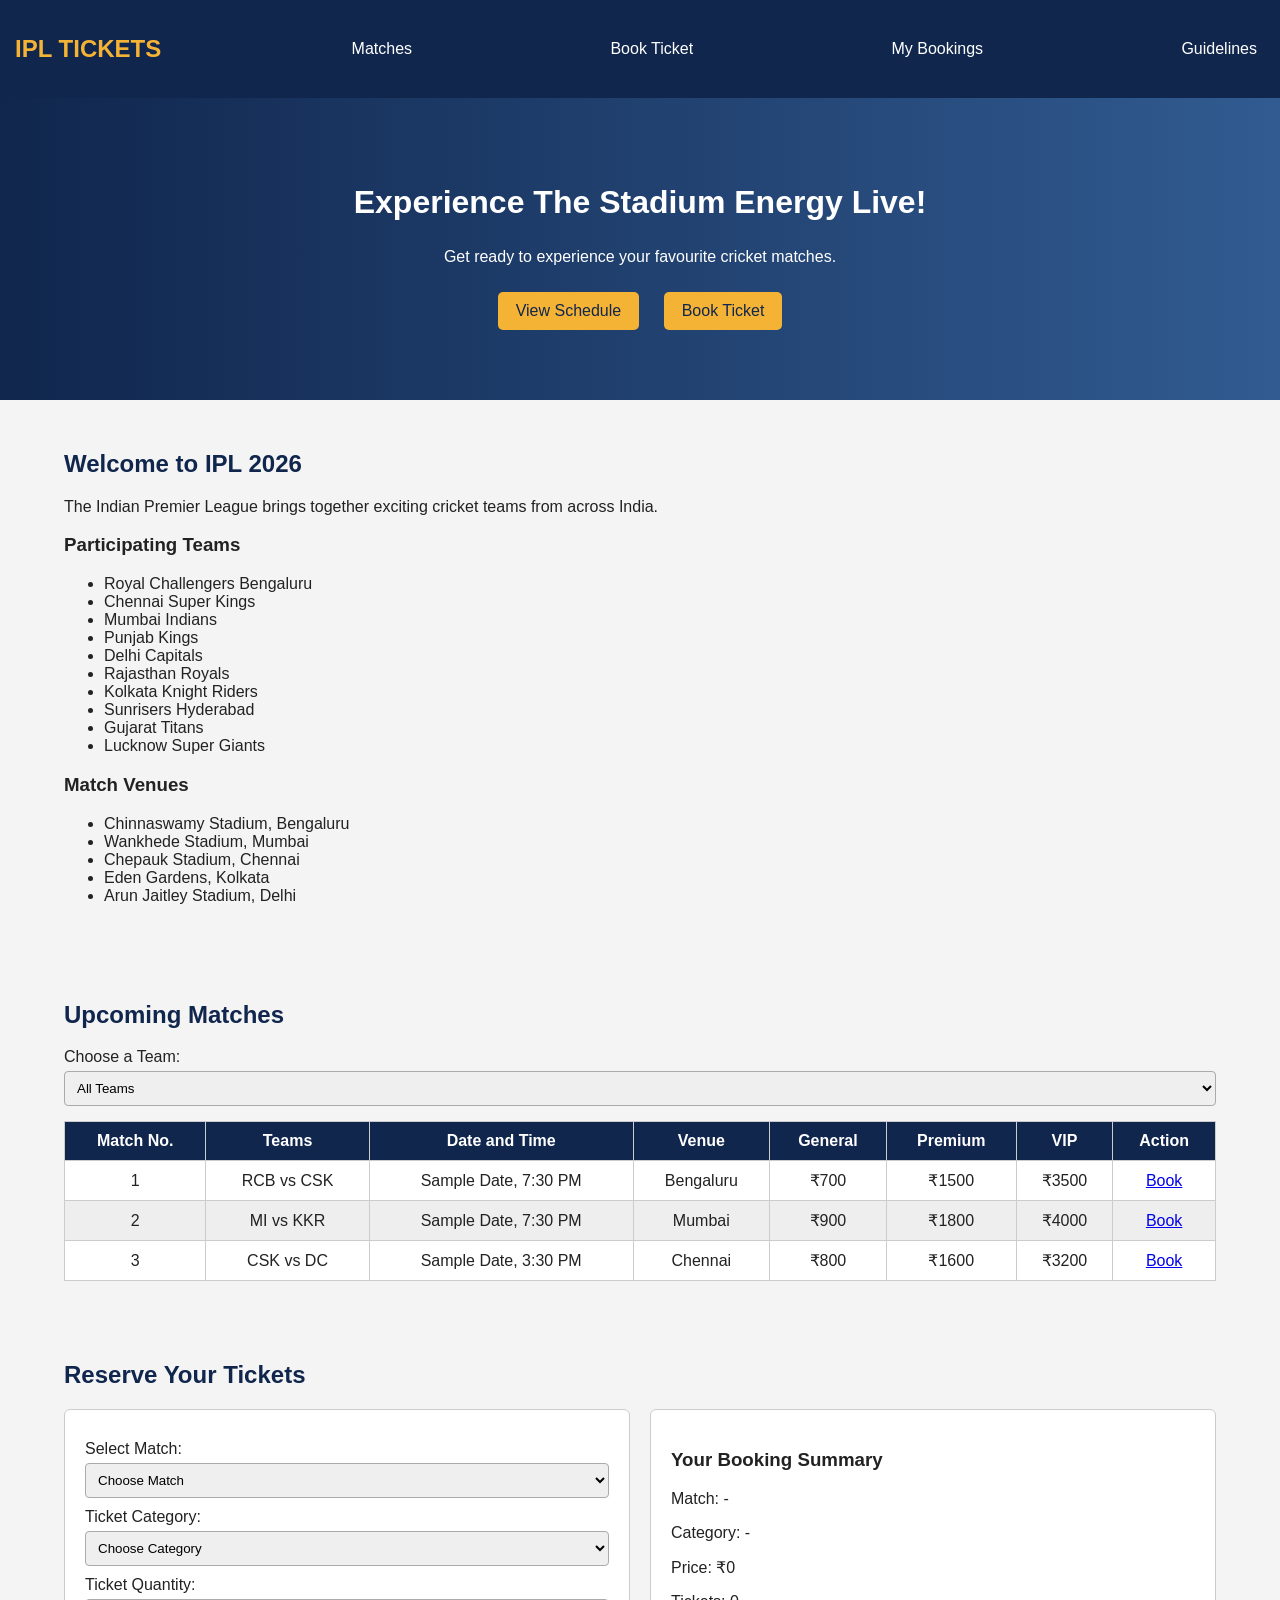
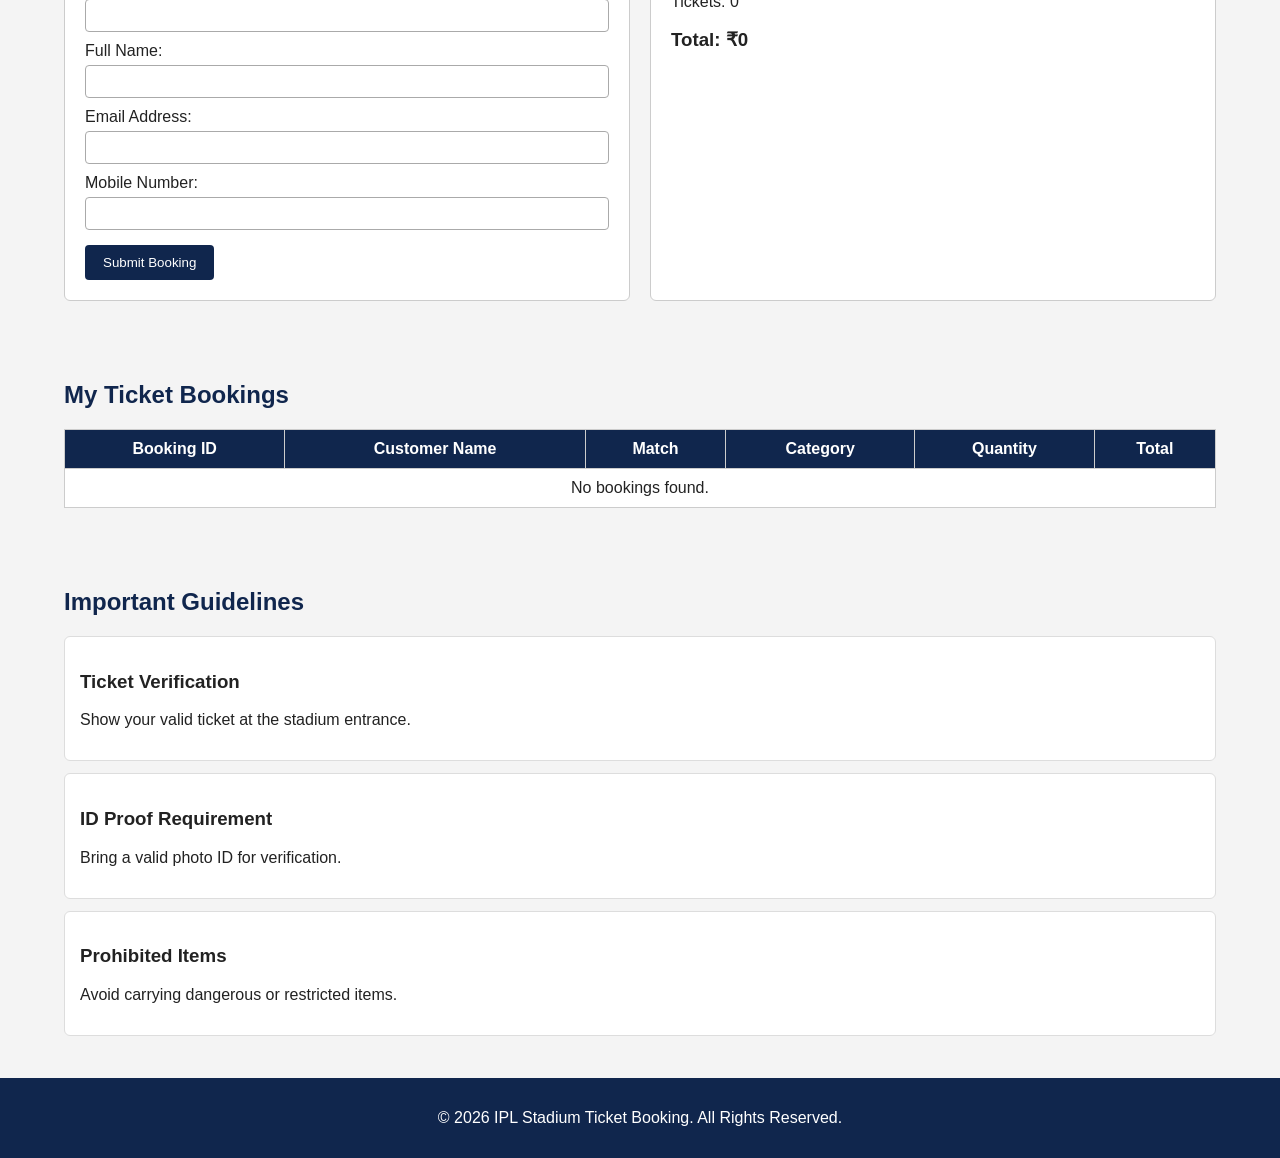
==== Webapp/index.html @ 2b5b1e4d "Complete Activity 5 - JavaScript Basics and User Interaction" ====
<!DOCTYPE html>
<html lang="en">

<head>
    <meta charset="UTF-8">
    <meta name="viewport" content="width=device-width, initial-scale=1.0">
    <title>IPL Stadium Ticket Booking</title>

    <link rel="stylesheet" href="../CSS/style.css">
</head>

<body>

    <!-- Header and Navigation -->
    <header>
        <nav>
            <h2>IPL TICKETS</h2>

            <a href="#schedule">Matches</a>
            <a href="booking.html">Book Ticket</a>
            <a href="#my-bookings">My Bookings</a>
            <a href="#guidelines">Guidelines</a>
        </nav>
    </header>

    <main>

        <!-- Hero Section -->
        <section class="hero" id="home">
            <h1>Experience The Stadium Energy Live!</h1>
            <p>Get ready to experience your favourite cricket matches.</p>

            <a href="#schedule">View Schedule</a>
            <a href="booking.html">Book Ticket</a>
        </section>

        <!-- About IPL -->
        <section id="about">
            <h2>Welcome to IPL 2026</h2>

            <p>
                The Indian Premier League brings together
                exciting cricket teams from across India.
            </p>

            <h3>Participating Teams</h3>
            <ul>
                <li>Royal Challengers Bengaluru</li>
                <li>Chennai Super Kings</li>
                <li>Mumbai Indians</li>
                <li>Punjab Kings</li>
                <li>Delhi Capitals</li>
                <li>Rajasthan Royals</li>
                <li>Kolkata Knight Riders</li>
                <li>Sunrisers Hyderabad</li>
                <li>Gujarat Titans</li>
                <li>Lucknow Super Giants</li>
            </ul>

            <h3>Match Venues</h3>
            <ul>
                <li>Chinnaswamy Stadium, Bengaluru</li>
                <li>Wankhede Stadium, Mumbai</li>
                <li>Chepauk Stadium, Chennai</li>
                <li>Eden Gardens, Kolkata</li>
                <li>Arun Jaitley Stadium, Delhi</li>
            </ul>
        </section>

        <!-- Match Schedule -->
        <section id="schedule">
            <h2>Upcoming Matches</h2>

            <label for="teamFilter">Choose a Team:</label>

            <select id="teamFilter">
                <option value="all">All Teams</option>
                <option value="RCB">RCB</option>
                <option value="CSK">CSK</option>
                <option value="MI">MI</option>
                <option value="KKR">KKR</option>
                <option value="DC">DC</option>
            </select>

            <table>
                <thead>
                    <tr>
                        <th>Match No.</th>
                        <th>Teams</th>
                        <th>Date and Time</th>
                        <th>Venue</th>
                        <th>General</th>
                        <th>Premium</th>
                        <th>VIP</th>
                        <th>Action</th>
                    </tr>
                </thead>

                <tbody id="matchTable">

                    <tr data-teams="RCB CSK">
                        <td>1</td>
                        <td>RCB vs CSK</td>
                        <td>Sample Date, 7:30 PM</td>
                        <td>Bengaluru</td>
                        <td>₹700</td>
                        <td>₹1500</td>
                        <td>₹3500</td>
                        <td><a href="#booking">Book</a></td>
                    </tr>

                    <tr data-teams="MI KKR">
                        <td>2</td>
                        <td>MI vs KKR</td>
                        <td>Sample Date, 7:30 PM</td>
                        <td>Mumbai</td>
                        <td>₹900</td>
                        <td>₹1800</td>
                        <td>₹4000</td>
                        <td><a href="#booking">Book</a></td>
                    </tr>

                    <tr data-teams="CSK DC">
                        <td>3</td>
                        <td>CSK vs DC</td>
                        <td>Sample Date, 3:30 PM</td>
                        <td>Chennai</td>
                        <td>₹800</td>
                        <td>₹1600</td>
                        <td>₹3200</td>
                        <td><a href="#booking">Book</a></td>
                    </tr>

                </tbody>
            </table>
        </section>

        <!-- Booking Section -->
        <section id="booking">
            <h2>Reserve Your Tickets</h2>

            <div class="booking-container">

                <form id="bookingForm">

                    <label for="match">Select Match:</label>
                    <select id="match" required>
                        <option value="">Choose Match</option>
                        <option>RCB vs CSK</option>
                        <option>MI vs KKR</option>
                        <option>CSK vs DC</option>
                    </select>

                    <label for="category">Ticket Category:</label>
                    <select id="category" required>
                        <option value="">Choose Category</option>
                        <option>General</option>
                        <option>Premium</option>
                        <option>VIP</option>
                    </select>

                    <label for="quantity">Ticket Quantity:</label>
                    <input type="number" id="quantity"
                           min="1" max="10" required>

                    <label for="name">Full Name:</label>
                    <input type="text" id="name" required>

                    <label for="email">Email Address:</label>
                    <input type="email" id="email" required>

                    <label for="phone">Mobile Number:</label>
                    <input type="tel" id="phone"
                           pattern="[0-9]{10}" required>

                    <button type="submit">Submit Booking</button>

                </form>

                <!-- Summary Card -->
                <aside class="summary-card">
                    <h3>Your Booking Summary</h3>

                    <p>Match: <span id="summaryMatch">-</span></p>
                    <p>Category: <span id="summaryCategory">-</span></p>
                    <p>Price: ₹<span id="ticketPrice">0</span></p>
                    <p>Tickets: <span id="summaryQuantity">0</span></p>

                    <h3>
                        Total: ₹<span id="totalPrice">0</span>
                    </h3>
                </aside>

            </div>
        </section>

        <!-- My Ticket Bookings -->
        <section id="my-bookings">
            <h2>My Ticket Bookings</h2>

            <table>
                <thead>
                    <tr>
                        <th>Booking ID</th>
                        <th>Customer Name</th>
                        <th>Match</th>
                        <th>Category</th>
                        <th>Quantity</th>
                        <th>Total</th>
                    </tr>
                </thead>

                <tbody id="bookingTable">
                    <tr>
                        <td colspan="6">No bookings found.</td>
                    </tr>
                </tbody>
            </table>
        </section>

        <!-- Guidelines -->
        <section id="guidelines">
            <h2>Important Guidelines</h2>

            <article>
                <h3>Ticket Verification</h3>
                <p>
                    Show your valid ticket at the stadium entrance.
                </p>
            </article>

            <article>
                <h3>ID Proof Requirement</h3>
                <p>
                    Bring a valid photo ID for verification.
                </p>
            </article>

            <article>
                <h3>Prohibited Items</h3>
                <p>
                    Avoid carrying dangerous or restricted items.
                </p>
            </article>
        </section>

    </main>

    <!-- Footer -->
    <footer>
        <p>&copy; 2026 IPL Stadium Ticket Booking. All Rights Reserved.</p>
    </footer>

     <script src="../JS/app.js"></script>


</body>
</html>
---- CSS/style.css ----
/* Basic page styling */
* {
    box-sizing: border-box;
}

body {
    margin: 0;
    font-family: Arial, sans-serif;
    background-color: #f4f4f4;
    color: #222;
}

/* Navigation bar */
header {
    background-color: #10264d;
    padding: 15px;
}

nav {
    display: flex;
    align-items: center;
    justify-content: space-between;
    flex-wrap: wrap;
}

nav h2 {
    color: #f5b335;
}

nav a {
    color: white;
    text-decoration: none;
    padding: 8px;
}

nav a:hover {
    color: #f5b335;
}

/* Hero section */
.hero {
    background: linear-gradient(to right, #10264d, #315b91);
    color: white;
    text-align: center;
    padding: 60px 20px;
}

.hero h1 {
    font-size: 32px;
}

.hero a {
    display: inline-block;
    background-color: #f5b335;
    color: #10264d;
    padding: 10px 18px;
    margin: 10px;
    border-radius: 5px;
    text-decoration: none;
}

.hero a:hover {
    background-color: #ffd477;
}

/* Sections */
section {
    padding: 30px 5%;
}

h2 {
    color: #10264d;
}

/* Tables */
table {
    width: 100%;
    border-collapse: collapse;
    margin-top: 15px;
    background-color: white;
}

th,
td {
    border: 1px solid #ccc;
    padding: 10px;
    text-align: center;
}

th {
    background-color: #10264d;
    color: white;
}

tbody tr:nth-child(even) {
    background-color: #eeeeee;
}

/* Booking form and summary */
.booking-container {
    display: flex;
    gap: 20px;
    flex-wrap: wrap;
}

form,
.summary-card {
    background-color: white;
    border: 1px solid #ccc;
    border-radius: 6px;
    padding: 20px;
    flex: 1;
    min-width: 250px;
}

label {
    display: block;
    margin-top: 10px;
}

input,
select {
    width: 100%;
    padding: 8px;
    margin-top: 5px;
    border: 1px solid #aaa;
    border-radius: 4px;
}

button {
    background-color: #10264d;
    color: white;
    border: none;
    padding: 10px 18px;
    margin-top: 15px;
    border-radius: 4px;
    cursor: pointer;
}

button:hover {
    background-color: #315b91;
}

/* Guidelines cards */
article {
    background-color: white;
    border: 1px solid #ddd;
    border-radius: 6px;
    padding: 15px;
    margin: 12px 0;
}

/* Footer */
footer {
    background-color: #10264d;
    color: white;
    text-align: center;
    padding: 15px;
}

/* Small screen layout */
@media (max-width: 600px) {
    nav {
        flex-direction: column;
    }

    .hero h1 {
        font-size: 24px;
    }

    table {
        display: block;
        overflow-x: auto;
    }
}

/* Toast Notification */
.toast {
    position: fixed;
    bottom: 25px;
    right: 25px;
    background-color: #10264d;
    color: white;
    padding: 12px 20px;
    border-radius: 5px;
    z-index: 9999;
    box-shadow: 0 2px 8px rgba(0, 0, 0, 0.3);
}
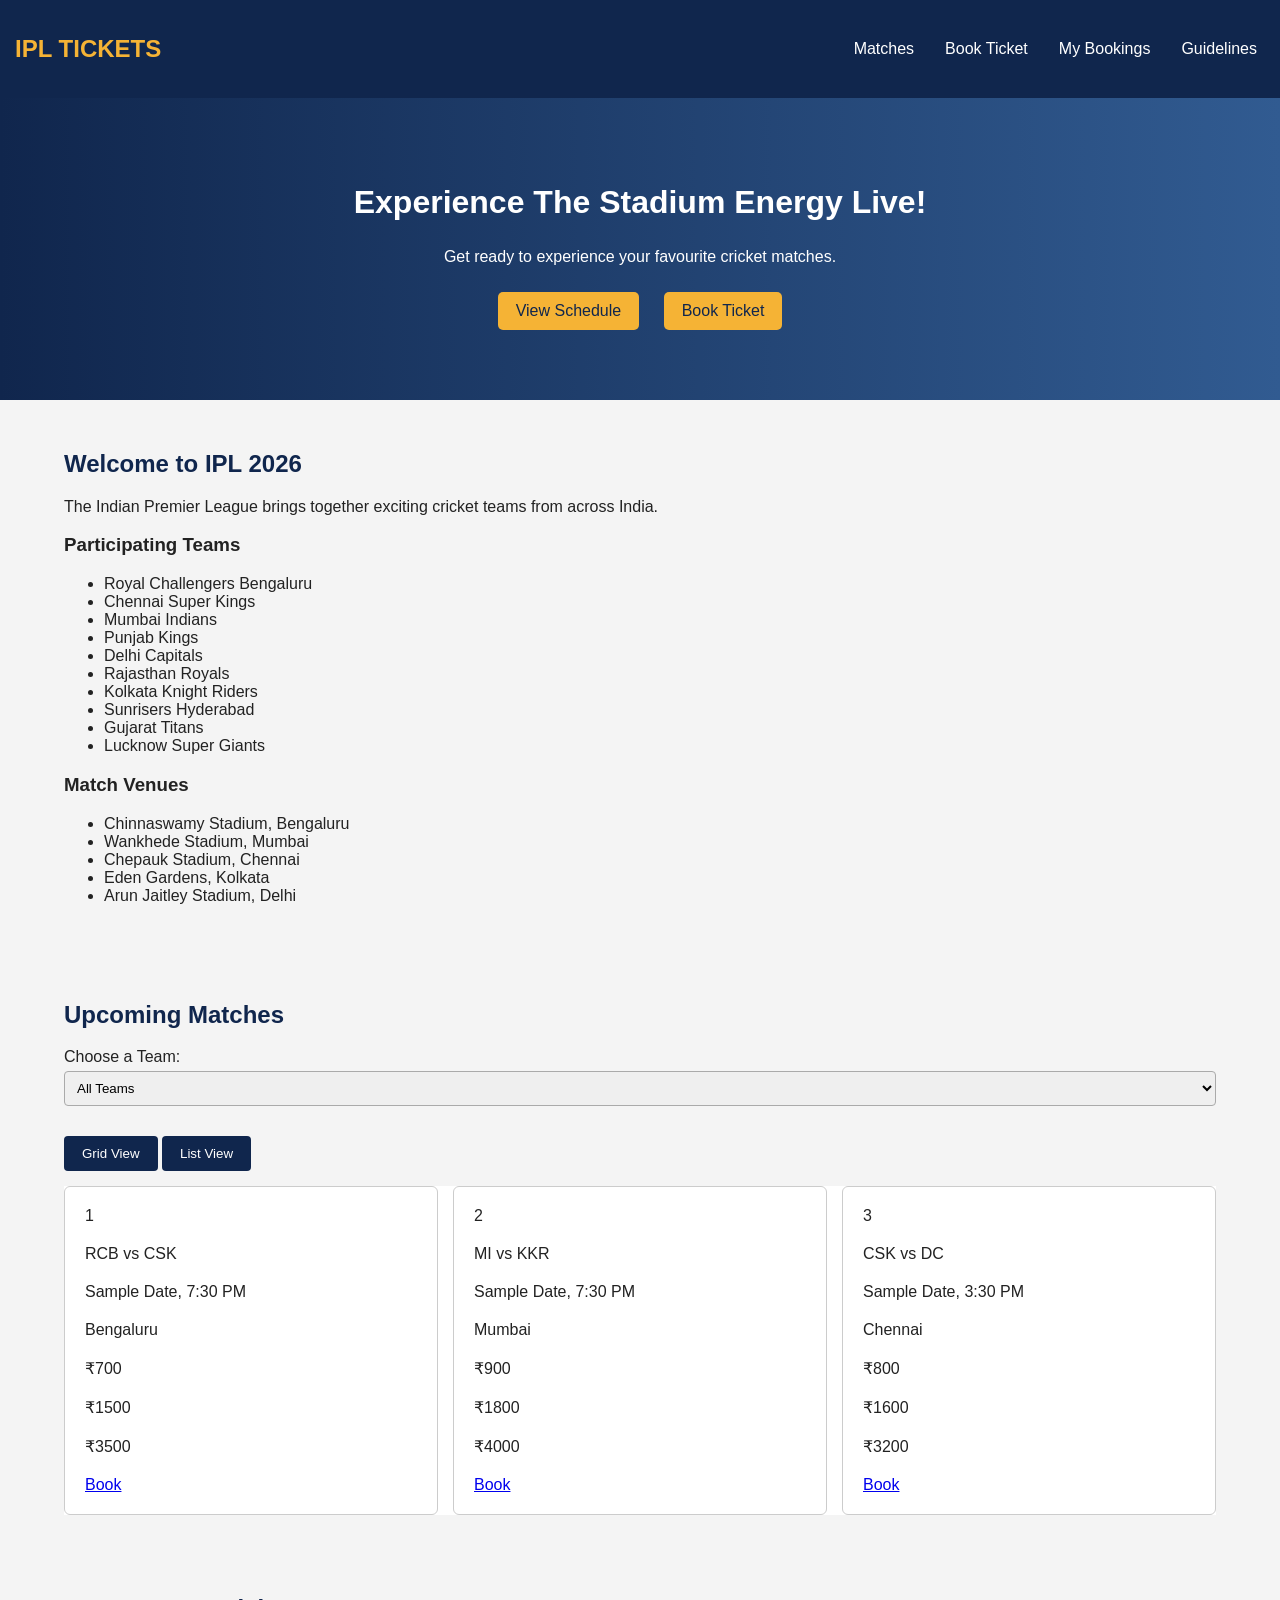
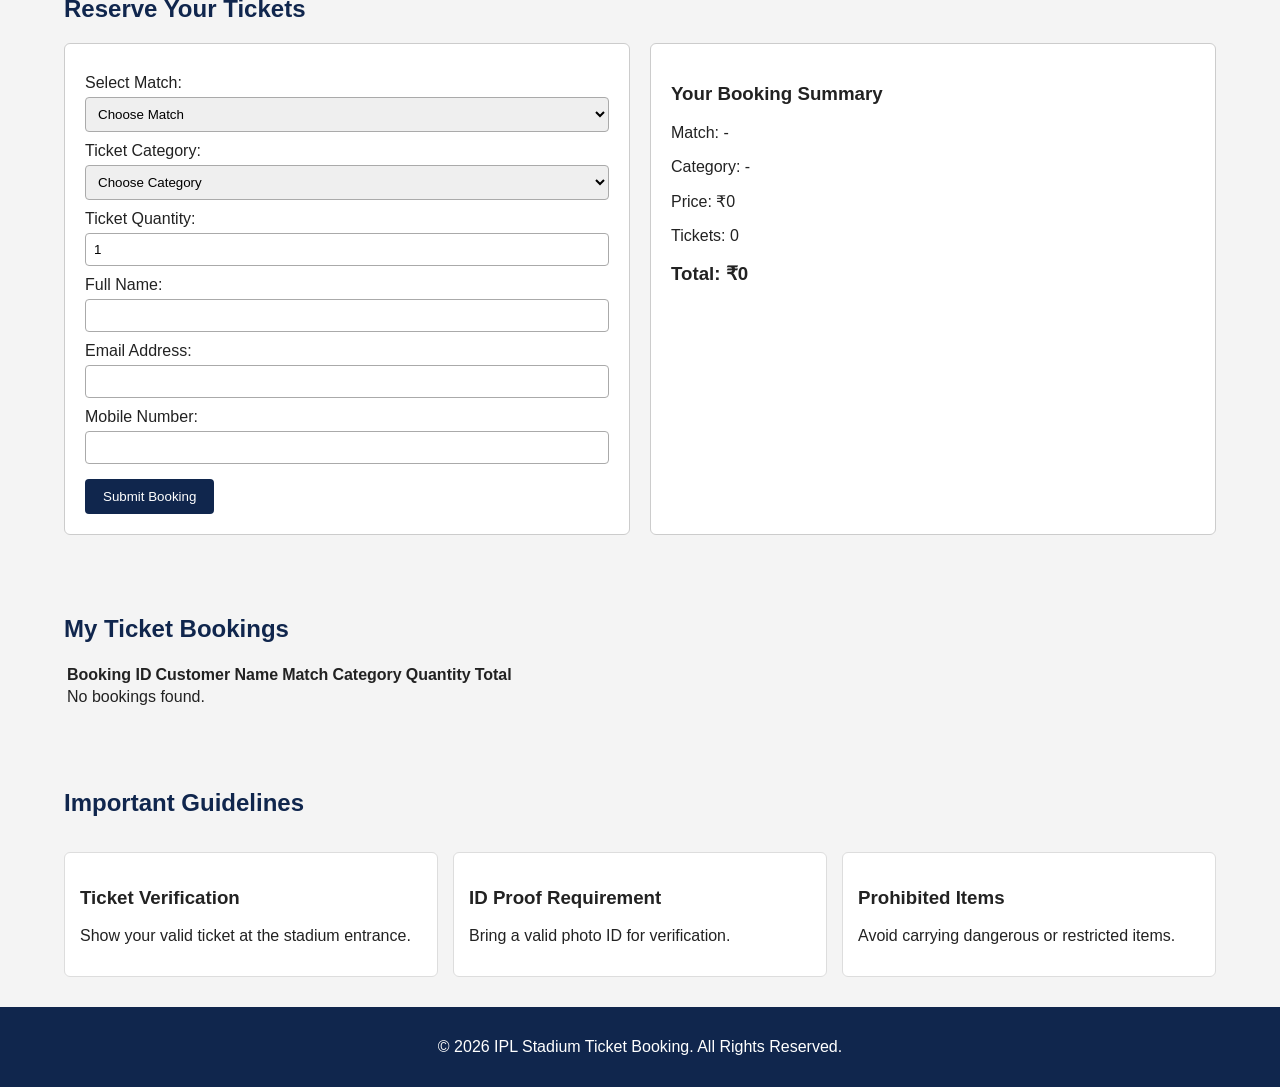
==== commit 1c2fa863: "Complete Activity 8 - Responsive Layout using CSS Grid and Flexbox" ====
--- a/Webapp/index.html
+++ b/Webapp/index.html
@@ -5,21 +5,26 @@
     <meta charset="UTF-8">
     <meta name="viewport" content="width=device-width, initial-scale=1.0">
     <title>IPL Stadium Ticket Booking</title>
-
     <link rel="stylesheet" href="../CSS/style.css">
 </head>
 
 <body>
 
-    <!-- Header and Navigation -->
+    <!-- Navigation -->
     <header>
-        <nav>
+        <nav class="navbar">
             <h2>IPL TICKETS</h2>
 
-            <a href="#schedule">Matches</a>
-            <a href="booking.html">Book Ticket</a>
-            <a href="#my-bookings">My Bookings</a>
-            <a href="#guidelines">Guidelines</a>
+            <button id="menuToggle" class="menu-toggle" type="button">
+                ☰
+            </button>
+
+            <div class="nav-links" id="navLinks">
+                <a href="#schedule">Matches</a>
+                <a href="booking.html">Book Ticket</a>
+                <a href="#my-bookings">My Bookings</a>
+                <a href="#guidelines">Guidelines</a>
+            </div>
         </nav>
     </header>
 
@@ -29,7 +34,6 @@
         <section class="hero" id="home">
             <h1>Experience The Stadium Energy Live!</h1>
             <p>Get ready to experience your favourite cricket matches.</p>
-
             <a href="#schedule">View Schedule</a>
             <a href="booking.html">Book Ticket</a>
         </section>
@@ -44,6 +48,7 @@
             </p>
 
             <h3>Participating Teams</h3>
+
             <ul>
                 <li>Royal Challengers Bengaluru</li>
                 <li>Chennai Super Kings</li>
@@ -58,6 +63,7 @@
             </ul>
 
             <h3>Match Venues</h3>
+
             <ul>
                 <li>Chinnaswamy Stadium, Bengaluru</li>
                 <li>Wankhede Stadium, Mumbai</li>
@@ -69,6 +75,7 @@
 
         <!-- Match Schedule -->
         <section id="schedule">
+
             <h2>Upcoming Matches</h2>
 
             <label for="teamFilter">Choose a Team:</label>
@@ -82,57 +89,66 @@
                 <option value="DC">DC</option>
             </select>
 
-            <table>
-                <thead>
-                    <tr>
-                        <th>Match No.</th>
-                        <th>Teams</th>
-                        <th>Date and Time</th>
-                        <th>Venue</th>
-                        <th>General</th>
-                        <th>Premium</th>
-                        <th>VIP</th>
-                        <th>Action</th>
-                    </tr>
-                </thead>
-
-                <tbody id="matchTable">
-
-                    <tr data-teams="RCB CSK">
-                        <td>1</td>
-                        <td>RCB vs CSK</td>
-                        <td>Sample Date, 7:30 PM</td>
-                        <td>Bengaluru</td>
-                        <td>₹700</td>
-                        <td>₹1500</td>
-                        <td>₹3500</td>
-                        <td><a href="#booking">Book</a></td>
-                    </tr>
-
-                    <tr data-teams="MI KKR">
-                        <td>2</td>
-                        <td>MI vs KKR</td>
-                        <td>Sample Date, 7:30 PM</td>
-                        <td>Mumbai</td>
-                        <td>₹900</td>
-                        <td>₹1800</td>
-                        <td>₹4000</td>
-                        <td><a href="#booking">Book</a></td>
-                    </tr>
-
-                    <tr data-teams="CSK DC">
-                        <td>3</td>
-                        <td>CSK vs DC</td>
-                        <td>Sample Date, 3:30 PM</td>
-                        <td>Chennai</td>
-                        <td>₹800</td>
-                        <td>₹1600</td>
-                        <td>₹3200</td>
-                        <td><a href="#booking">Book</a></td>
-                    </tr>
-
-                </tbody>
-            </table>
+            <div class="view-controls">
+                <button type="button" id="gridView">Grid View</button>
+                <button type="button" id="listView">List View</button>
+            </div>
+
+            <div class="match-container">
+
+                <table id="matchSchedule">
+
+                    <thead>
+                        <tr>
+                            <th>Match No.</th>
+                            <th>Teams</th>
+                            <th>Date and Time</th>
+                            <th>Venue</th>
+                            <th>General</th>
+                            <th>Premium</th>
+                            <th>VIP</th>
+                            <th>Action</th>
+                        </tr>
+                    </thead>
+
+                    <tbody id="matchTable" class="grid-view">
+
+                        <tr data-teams="RCB CSK">
+                            <td>1</td>
+                            <td>RCB vs CSK</td>
+                            <td>Sample Date, 7:30 PM</td>
+                            <td>Bengaluru</td>
+                            <td>₹700</td>
+                            <td>₹1500</td>
+                            <td>₹3500</td>
+                            <td><a href="#booking">Book</a></td>
+                        </tr>
+
+                        <tr data-teams="MI KKR">
+                            <td>2</td>
+                            <td>MI vs KKR</td>
+                            <td>Sample Date, 7:30 PM</td>
+                            <td>Mumbai</td>
+                            <td>₹900</td>
+                            <td>₹1800</td>
+                            <td>₹4000</td>
+                            <td><a href="#booking">Book</a></td>
+                        </tr>
+
+                        <tr data-teams="CSK DC">
+                            <td>3</td>
+                            <td>CSK vs DC</td>
+                            <td>Sample Date, 3:30 PM</td>
+                            <td>Chennai</td>
+                            <td>₹800</td>
+                            <td>₹1600</td>
+                            <td>₹3200</td>
+                            <td><a href="#booking">Book</a></td>
+                        </tr>
+
+                    </tbody>
+                </table>
+            </div>
         </section>
 
         <!-- Booking Section -->
@@ -146,22 +162,22 @@
                     <label for="match">Select Match:</label>
                     <select id="match" required>
                         <option value="">Choose Match</option>
-                        <option>RCB vs CSK</option>
-                        <option>MI vs KKR</option>
-                        <option>CSK vs DC</option>
+                        <option value="RCB vs CSK">RCB vs CSK</option>
+                        <option value="MI vs KKR">MI vs KKR</option>
+                        <option value="CSK vs DC">CSK vs DC</option>
                     </select>
 
                     <label for="category">Ticket Category:</label>
                     <select id="category" required>
                         <option value="">Choose Category</option>
-                        <option>General</option>
-                        <option>Premium</option>
-                        <option>VIP</option>
+                        <option value="General">General</option>
+                        <option value="Premium">Premium</option>
+                        <option value="VIP">VIP</option>
                     </select>
 
                     <label for="quantity">Ticket Quantity:</label>
                     <input type="number" id="quantity"
-                           min="1" max="10" required>
+                        min="1" max="10" value="1" required>
 
                     <label for="name">Full Name:</label>
                     <input type="text" id="name" required>
@@ -171,13 +187,12 @@
 
                     <label for="phone">Mobile Number:</label>
                     <input type="tel" id="phone"
-                           pattern="[0-9]{10}" required>
+                        pattern="[0-9]{10}" required>
 
                     <button type="submit">Submit Booking</button>
 
                 </form>
 
-                <!-- Summary Card -->
                 <aside class="summary-card">
                     <h3>Your Booking Summary</h3>
 
@@ -186,15 +201,13 @@
                     <p>Price: ₹<span id="ticketPrice">0</span></p>
                     <p>Tickets: <span id="summaryQuantity">0</span></p>
 
-                    <h3>
-                        Total: ₹<span id="totalPrice">0</span>
-                    </h3>
+                    <h3>Total: ₹<span id="totalPrice">0</span></h3>
                 </aside>
 
             </div>
         </section>
 
-        <!-- My Ticket Bookings -->
+        <!-- My Bookings -->
         <section id="my-bookings">
             <h2>My Ticket Bookings</h2>
 
@@ -224,35 +237,27 @@
 
             <article>
                 <h3>Ticket Verification</h3>
-                <p>
-                    Show your valid ticket at the stadium entrance.
-                </p>
+                <p>Show your valid ticket at the stadium entrance.</p>
             </article>
 
             <article>
                 <h3>ID Proof Requirement</h3>
-                <p>
-                    Bring a valid photo ID for verification.
-                </p>
+                <p>Bring a valid photo ID for verification.</p>
             </article>
 
             <article>
                 <h3>Prohibited Items</h3>
-                <p>
-                    Avoid carrying dangerous or restricted items.
-                </p>
+                <p>Avoid carrying dangerous or restricted items.</p>
             </article>
         </section>
 
     </main>
 
-    <!-- Footer -->
     <footer>
         <p>&copy; 2026 IPL Stadium Ticket Booking. All Rights Reserved.</p>
     </footer>
 
-     <script src="../JS/app.js"></script>
-
+    <script src="../JS/app.js"></script>
 
 </body>
 </html>
--- a/CSS/style.css
+++ b/CSS/style.css
@@ -1,4 +1,4 @@
-/* Basic page styling */
+/* Basic styling */
 * {
     box-sizing: border-box;
 }
@@ -10,21 +10,25 @@
     color: #222;
 }
 
-/* Navigation bar */
+/* Navigation using Flexbox */
 header {
     background-color: #10264d;
     padding: 15px;
 }
 
-nav {
+.navbar {
     display: flex;
     align-items: center;
     justify-content: space-between;
-    flex-wrap: wrap;
-}
-
-nav h2 {
+}
+
+.navbar h2 {
     color: #f5b335;
+}
+
+.nav-links {
+    display: flex;
+    gap: 15px;
 }
 
 nav a {
@@ -35,6 +39,14 @@
 
 nav a:hover {
     color: #f5b335;
+}
+
+/* Hamburger menu */
+.menu-toggle {
+    display: none;
+    background-color: #f5b335;
+    color: #10264d;
+    font-size: 22px;
 }
 
 /* Hero section */
@@ -72,28 +84,69 @@
     color: #10264d;
 }
 
-/* Tables */
-table {
+/* Match schedule */
+.match-container {
+    width: 100%;
+    overflow-x: auto;
+}
+
+#matchSchedule {
     width: 100%;
     border-collapse: collapse;
-    margin-top: 15px;
-    background-color: white;
-}
-
-th,
-td {
+    background-color: white;
+}
+
+#matchSchedule th,
+#matchSchedule td {
     border: 1px solid #ccc;
     padding: 10px;
     text-align: center;
 }
 
-th {
-    background-color: #10264d;
-    color: white;
-}
-
-tbody tr:nth-child(even) {
-    background-color: #eeeeee;
+/* Grid view */
+#matchTable.grid-view {
+    display: grid;
+    grid-template-columns: repeat(3, 1fr);
+    gap: 15px;
+}
+
+.grid-view tr {
+    display: flex;
+    flex-direction: column;
+    background-color: white;
+    border: 1px solid #ccc;
+    border-radius: 6px;
+    padding: 10px;
+}
+
+.grid-view td {
+    border: none !important;
+    text-align: left !important;
+}
+
+/* Hide table headings in grid view */
+#matchSchedule:has(.grid-view) thead {
+    display: none;
+}
+
+/* List view */
+#matchTable.list-view {
+    display: table-row-group;
+}
+
+.list-view tr {
+    display: table-row;
+}
+
+.list-view td {
+    display: table-cell;
+    border: 1px solid #ccc !important;
+    text-align: center !important;
+}
+
+/* View buttons */
+.view-controls {
+    margin: 15px 0;
 }
 
 /* Booking form and summary */
@@ -141,13 +194,23 @@
     background-color: #315b91;
 }
 
-/* Guidelines cards */
+/* Guidelines using CSS Grid */
+#guidelines {
+    display: grid;
+    grid-template-columns: repeat(3, 1fr);
+    gap: 15px;
+}
+
+#guidelines h2 {
+    grid-column: 1 / -1;
+}
+
 article {
     background-color: white;
     border: 1px solid #ddd;
     border-radius: 6px;
     padding: 15px;
-    margin: 12px 0;
+    margin: 0;
 }
 
 /* Footer */
@@ -158,23 +221,69 @@
     padding: 15px;
 }
 
-/* Small screen layout */
+/* Tablet layout */
+@media (max-width: 900px) {
+    #matchTable.grid-view {
+        grid-template-columns: repeat(2, 1fr);
+    }
+
+    #guidelines {
+        grid-template-columns: repeat(2, 1fr);
+    }
+}
+
+/* Mobile layout */
 @media (max-width: 600px) {
-    nav {
+
+    .navbar {
+        flex-wrap: wrap;
+    }
+
+    .menu-toggle {
+        display: block;
+    }
+
+    .nav-links {
+        display: none;
         flex-direction: column;
+        width: 100%;
+        padding-top: 10px;
+    }
+
+    .nav-links.active {
+        display: flex;
     }
 
     .hero h1 {
         font-size: 24px;
     }
 
-    table {
-        display: block;
+    #matchTable.grid-view {
+        grid-template-columns: 1fr;
+    }
+
+    #guidelines {
+        grid-template-columns: 1fr;
+    }
+
+    .booking-container {
+        flex-direction: column;
+    }
+
+    #matchSchedule {
+        min-width: 600px;
+    }
+
+    #matchTable.list-view {
+        display: table-row-group;
+    }
+
+    .match-container:has(.list-view) {
         overflow-x: auto;
     }
 }
 
-/* Toast Notification */
+/* Toast notification */
 .toast {
     position: fixed;
     bottom: 25px;
